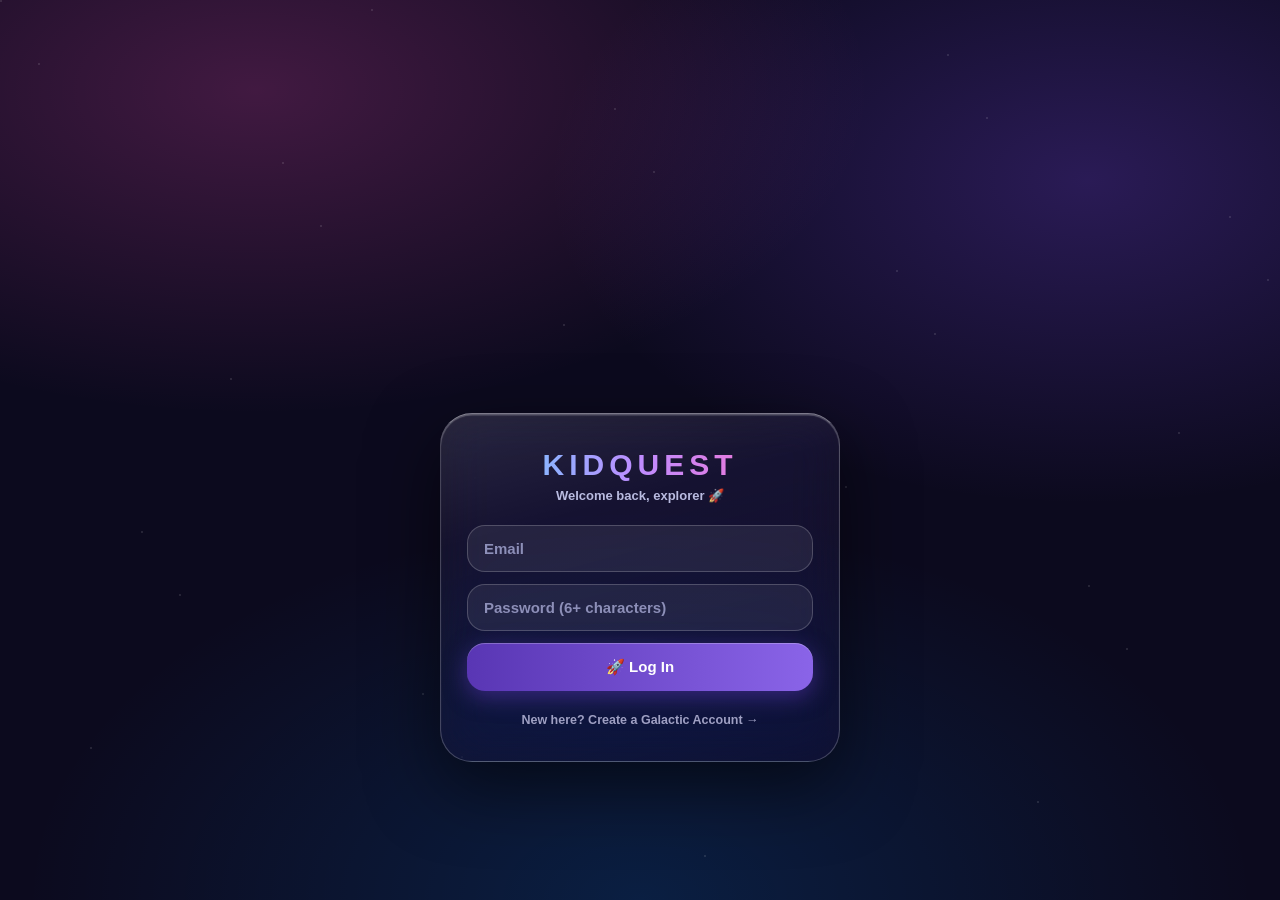
==== index.html @ 761cb342 "Add files via upload" ====
<!DOCTYPE html>
<html lang="en">
<head>
<meta charset="UTF-8"/>
<meta name="viewport" content="width=device-width,initial-scale=1,viewport-fit=cover"/>
<meta name="apple-mobile-web-app-capable" content="yes"/>
<meta name="apple-mobile-web-app-status-bar-style" content="black-translucent"/>
<meta name="apple-mobile-web-app-title" content="KidQuest"/>
<meta name="theme-color" content="#5936B4"/>
<title>KidQuest — Mission Control</title>
<link rel="manifest" href="manifest.json"/>
<link rel="apple-touch-icon" href="icon-192.png"/>
<style>*{margin:0}body{background:#0C0A1E;min-height:100dvh}</style>
</head>
<body>
<div id="root"></div>
<script src="app.js"></script>
<script>if('serviceWorker' in navigator)navigator.serviceWorker.register('sw.js');</script>
</body>
</html>
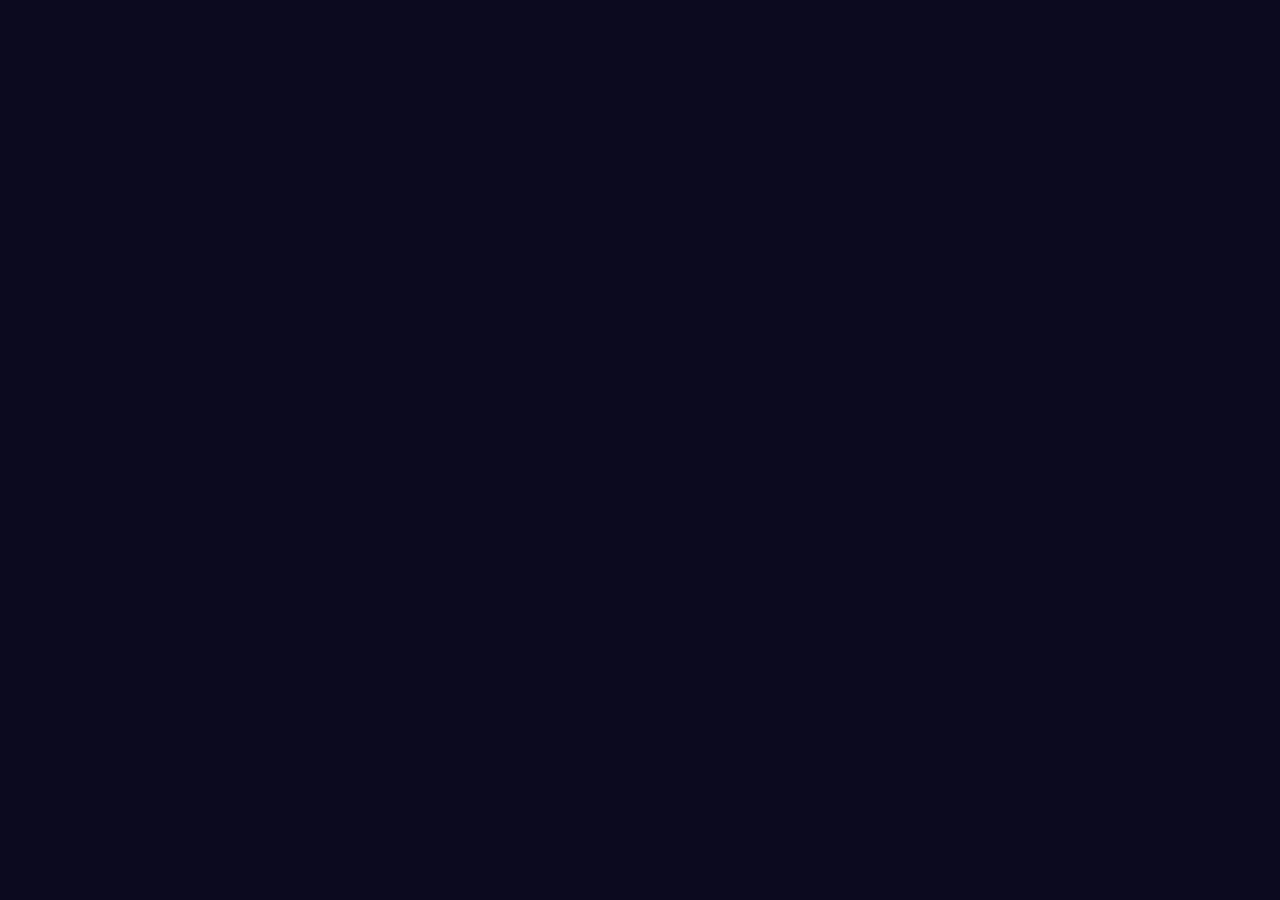
==== commit 027a61c0: "Rebuild KidQuest as stable First/Then family app" ====
--- a/index.html
+++ b/index.html
@@ -4,17 +4,16 @@
 <meta charset="UTF-8"/>
 <meta name="viewport" content="width=device-width,initial-scale=1,viewport-fit=cover"/>
 <meta name="apple-mobile-web-app-capable" content="yes"/>
-<meta name="apple-mobile-web-app-status-bar-style" content="black-translucent"/>
 <meta name="apple-mobile-web-app-title" content="KidQuest"/>
 <meta name="theme-color" content="#5936B4"/>
-<title>KidQuest — Mission Control</title>
+<title>KidQuest</title>
 <link rel="manifest" href="manifest.json"/>
 <link rel="apple-touch-icon" href="icon-192.png"/>
-<style>*{margin:0}body{background:#0C0A1E;min-height:100dvh}</style>
+<link rel="stylesheet" href="styles.css"/>
 </head>
 <body>
-<div id="root"></div>
-<script src="app.js"></script>
-<script>if('serviceWorker' in navigator)navigator.serviceWorker.register('sw.js');</script>
+<div id="app" class="app"></div>
+<script src="main.js"></script>
+<script>if("serviceWorker" in navigator) navigator.serviceWorker.register("sw.js");</script>
 </body>
 </html>
--- a/styles.css
+++ b/styles.css
@@ -0,0 +1,37 @@
+:root {
+  --bg: #0c0a1e;
+  --card: #1a1633;
+  --card2: #241e45;
+  --text: #f4f1ff;
+  --muted: #9b93c2;
+  --accent: #7c5cff;
+  --accent2: #ffd76a;
+  --ok: #3dd68c;
+  --danger: #ff6b8a;
+}
+* { box-sizing: border-box; margin: 0; padding: 0; }
+html, body { background: var(--bg); color: var(--text); font-family: system-ui, -apple-system, sans-serif; min-height: 100dvh; overflow-x: hidden; overscroll-behavior: none; }
+button, input, select { font: inherit; }
+button { cursor: pointer; }
+.app { max-width: 480px; margin: 0 auto; min-height: 100dvh; display: flex; flex-direction: column; padding: 16px 16px 88px; }
+h1 { font-size: 1.35rem; }
+.muted { color: var(--muted); font-size: .92rem; }
+.row { display: flex; gap: 8px; align-items: center; flex-wrap: wrap; }
+.grow { flex: 1; }
+.card { background: var(--card); border-radius: 18px; padding: 14px; margin: 10px 0; }
+.kid-chip, .tab, .btn { border: 0; border-radius: 999px; padding: 10px 14px; background: var(--card2); color: var(--text); }
+.kid-chip.on, .tab.on { background: var(--accent); }
+.btn.primary { background: var(--accent); width: 100%; margin-top: 8px; }
+.btn.danger { background: var(--danger); }
+.icon { font-size: 1.8rem; width: 2.2rem; text-align: center; }
+.task { display: flex; gap: 12px; align-items: center; }
+.task.done { opacity: .4; text-decoration: line-through; }
+.stars { color: var(--accent2); font-weight: 700; }
+.empty { text-align: center; padding: 36px 10px; color: var(--muted); }
+input, select { width: 100%; padding: 12px; border: 0; border-radius: 12px; margin: 6px 0 10px; background: #fff; color: #111; }
+.nav { position: fixed; left: 0; right: 0; bottom: 0; display: flex; background: #140f2c; padding: 10px 8px calc(10px + env(safe-area-inset-bottom)); }
+.nav button { flex: 1; background: transparent; color: var(--muted); border: 0; padding: 8px 4px; font-size: .8rem; }
+.nav button.on { color: #fff; }
+.firstthen { background: linear-gradient(180deg, #2a2158, #1a1633); }
+label { font-size: .85rem; color: var(--muted); }
+.hidden { display: none !important; }
